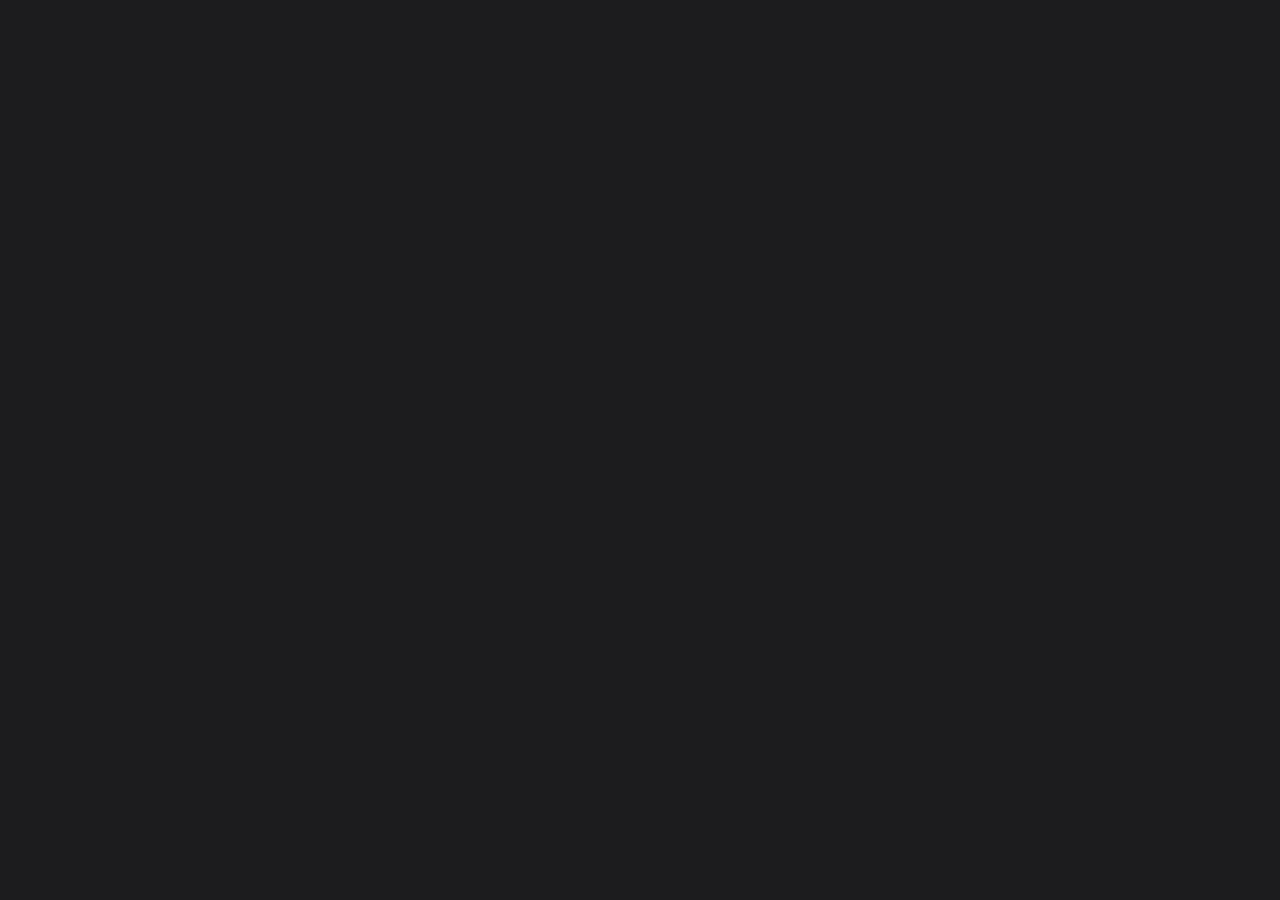
==== index-test.html @ bed8738f "modular" ====
<!DOCTYPE html>
<html lang="en">
<head>
    <!-- link styles.css voor de head sectie -->
    <link rel="stylesheet" href="styles.css">
    <title>Jelle Stoffels</title>
</head>
<body>

<!-- Inlude header section -->
<div w3-include-html="header.html"></div>

<!-- Portfolio grid -->
<div class="portfolio-grid">
    <!-- Portfolio items will be added here by JavaScript -->
</div>

<!-- Include footer section -->
<div w3-include-html="footer.html"></div>

<!-- Script to include HTML -->
<script src="w3.js"></script>

</body>
</html>
---- styles.css ----
:root {
    --background-color: #1c1c1e;
    --text-color: #e6e6e6;
    --accent-color: rgb(147, 189, 164);
    --header-background-color: #2c2c2e;
    --footer-background-color: #2c2c2e;
}
body {
    font-family: -apple-system, BlinkMacSystemFont, "Segoe UI", Roboto, Oxygen-Sans, Ubuntu, Cantarell, "Helvetica Neue", sans-serif;
    color: var(--text-color);
    background-color: var(--background-color);
    margin: 0;
    padding: 0;
    text-align: center;
    transition: background-color 0.3s ease;
}
header {
    background-color: var(--header-background-color);
    padding: 20px 0;
    transition: background-color 0.3s ease;
}
.profile-pic {
    width: 120px;
    height: 120px;
    border-radius: 50%;
    margin: auto;
    background-image: url('https://jellestoffels.github.io/images/jelle-stoffels-profile.jpg');
    background-size: cover;
    box-shadow: 0 4px 8px rgba(0,0,0,0.5);
}
h1 {
    margin: 14px 0;
    font-size: 28px;
    font-weight: bold;
    letter-spacing: 2px;
}
.description {
    padding: 0 24px 24px;
    font-size: 14px;
    opacity: 0.8;
}
.portfolio-grid {
    display: grid;
    grid-template-columns: repeat(3, 1fr);
    gap: 20px;
    padding: 20px;
}
.portfolio-item img {
    width: 100%;
    height: auto;
    display: block;
    border-radius: 8px;
    transition: transform 0.3s ease;
}
.portfolio-item:hover img {
    transform: scale(1.05);
}
footer {
    margin-top: 20px;
    padding: 20px;
    background-color: var(--footer-background-color);
    transition: background-color 0.3s ease;
}
a {
    margin-top: 20px;
    padding: 20px;
    background-color: var(--footer-background-color);
    transition: background-color 0.3s ease;
    color: var(--accent-color);
    text-decoration: none;
}

a:hover {
    color: #fff;
}

a:visited {
    color: var(--accent-color);
}
.social-links a {
    margin: 0 24px;
    text-decoration: none;
    color: var(--accent-color);
    transition: color 0.3s ease;
}
.social-links a:hover {
    color: #fff;
}

/* again? */

:root {
    --background-color: #1c1c1e;
    --text-color: #e6e6e6;
    --accent-color: rgb(147, 189, 164);
    --header-background-color: #2c2c2e;
    --footer-background-color: #2c2c2e;
}
body {
    font-family: -apple-system, BlinkMacSystemFont, "Segoe UI", Roboto, Oxygen-Sans, Ubuntu, Cantarell, "Helvetica Neue", sans-serif;
    color: var(--text-color);
    background-color: var(--background-color);
    margin: 0;
    padding: 0;
    text-align: center;
    transition: background-color 0.3s ease;
}
header {
    background-color: var(--header-background-color);
    padding: 20px 0;
    transition: background-color 0.3s ease;
}
.profile-pic {
    width: 120px;
    height: 120px;
    border-radius: 50%;
    margin: auto;
    background-image: url('https://jellestoffels.github.io/images/jelle-stoffels-profile.jpg');
    background-size: 150% auto;
    background-position: center center;
    background-repeat: no-repeat;
    box-shadow: 0 4px 8px rgba(0,0,0,0.5);
}
h1 {
    margin: 14px 0;
    font-size: 28px;
    font-weight: bold;
    letter-spacing: 2px;
}
.description {
    padding: 0 24px 24px;
    font-size: 14px;
    opacity: 0.8;
}
.portfolio-grid {
    display: grid;
    grid-template-columns: repeat(3, 1fr);
    gap: 20px;
    padding: 20px;
}
.portfolio-item img {
    width: 100%;
    height: auto;
    display: block;
    border-radius: 8px;
    transition: transform 0.3s ease;
}
.portfolio-item:hover img {
    transform: scale(1.05);
}
footer {
    margin-top: 20px;
    padding: 20px;
    background-color: var(--footer-background-color);
    transition: background-color 0.3s ease;
}
.social-links a {
    margin: 0 24px;
    text-decoration: none;
    color: var(--accent-color);
    transition: color 0.3s ease;
}
.social-links a:hover {
    color: #fff;
}
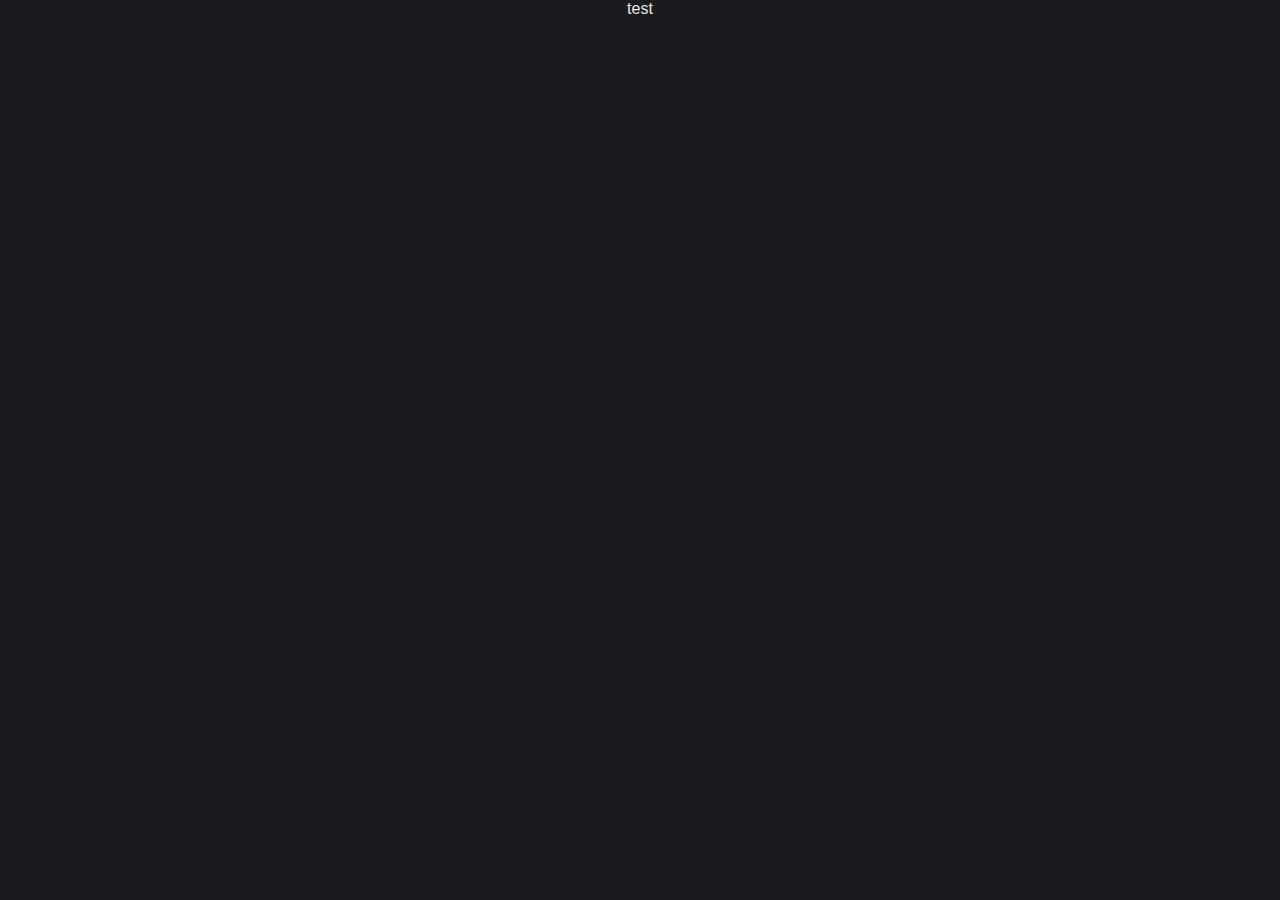
==== commit 6f1c033c: "update" ====
--- a/index-test.html
+++ b/index-test.html
@@ -2,11 +2,12 @@
 <html lang="en">
 <head>
     <!-- link styles.css voor de head sectie -->
+    <script src="https://www.w3schools.com/lib/w3.js"></script>
     <link rel="stylesheet" href="styles.css">
     <title>Jelle Stoffels</title>
 </head>
 <body>
-
+test
 <!-- Inlude header section -->
 <div w3-include-html="header.html"></div>
 
@@ -19,7 +20,9 @@
 <div w3-include-html="footer.html"></div>
 
 <!-- Script to include HTML -->
-<script src="w3.js"></script>
+<script>
+    w3.includeHTML();
+</script>
 
 </body>
 </html>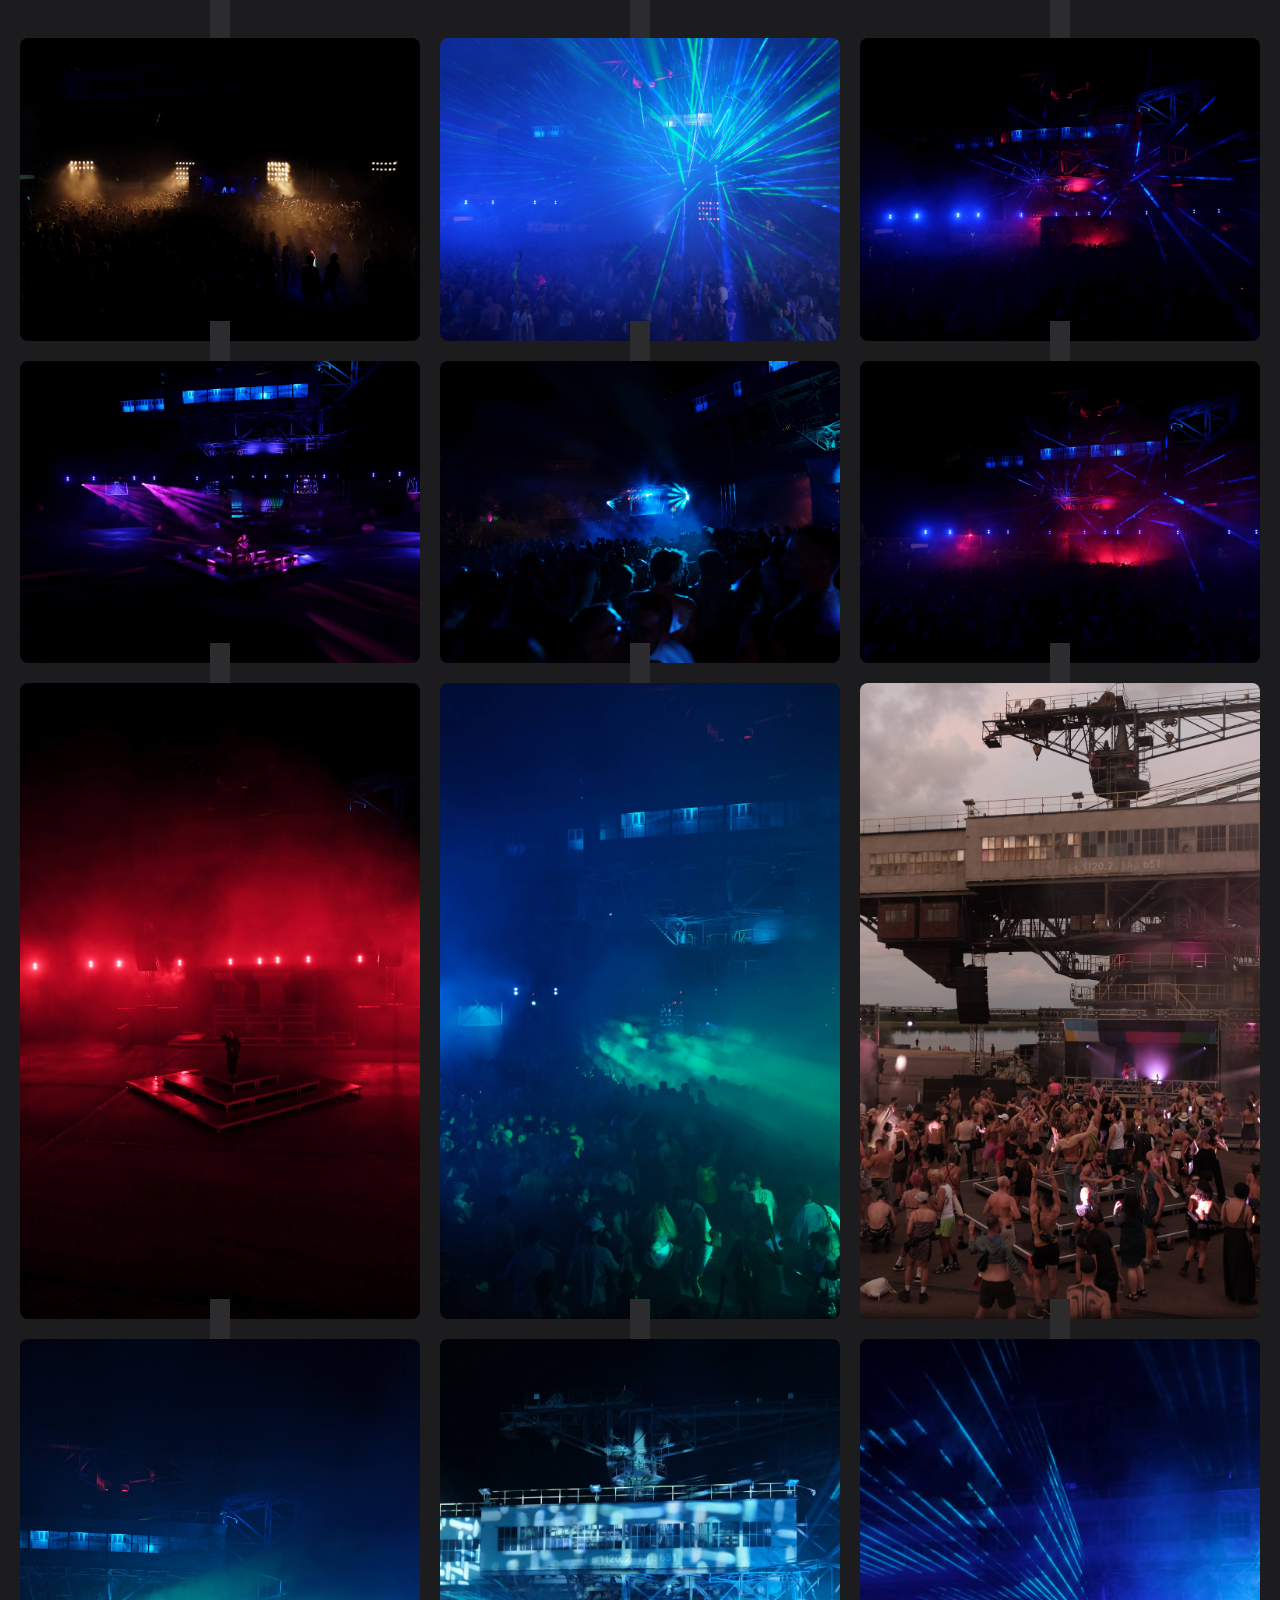
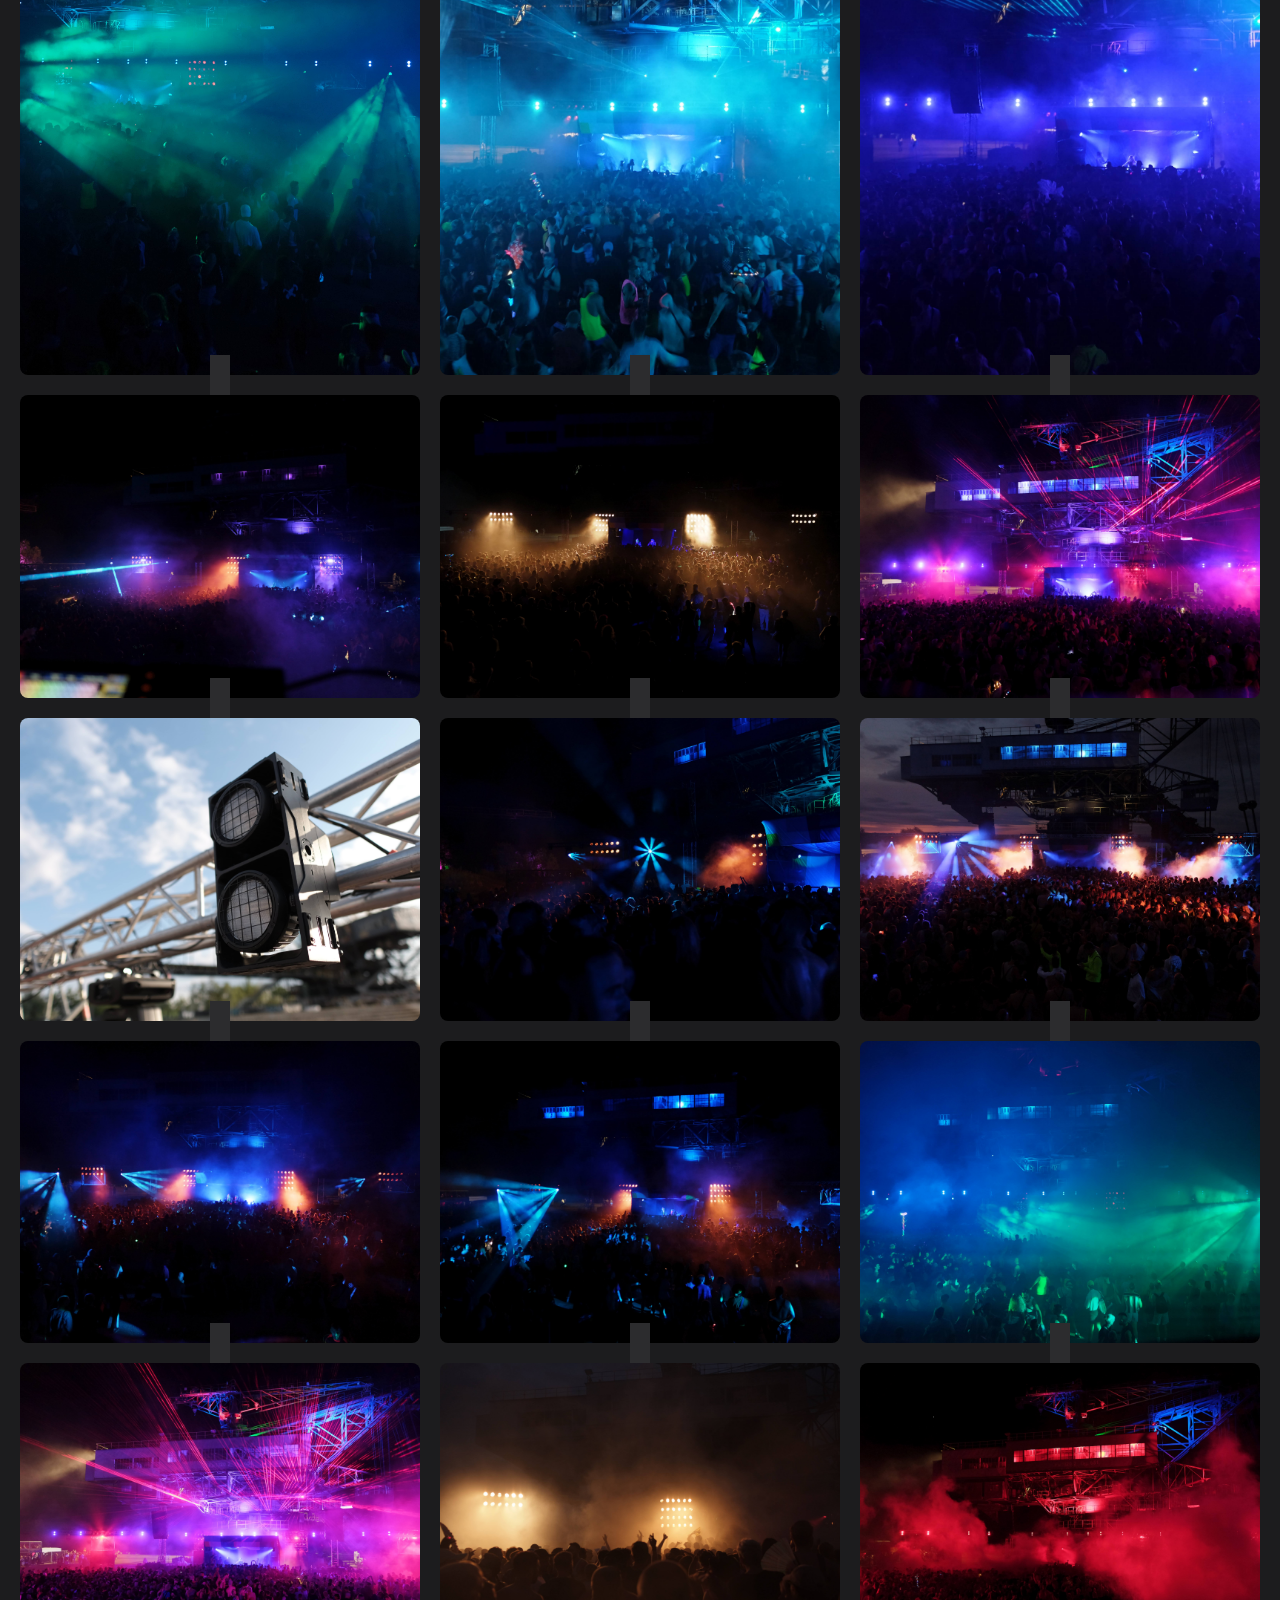
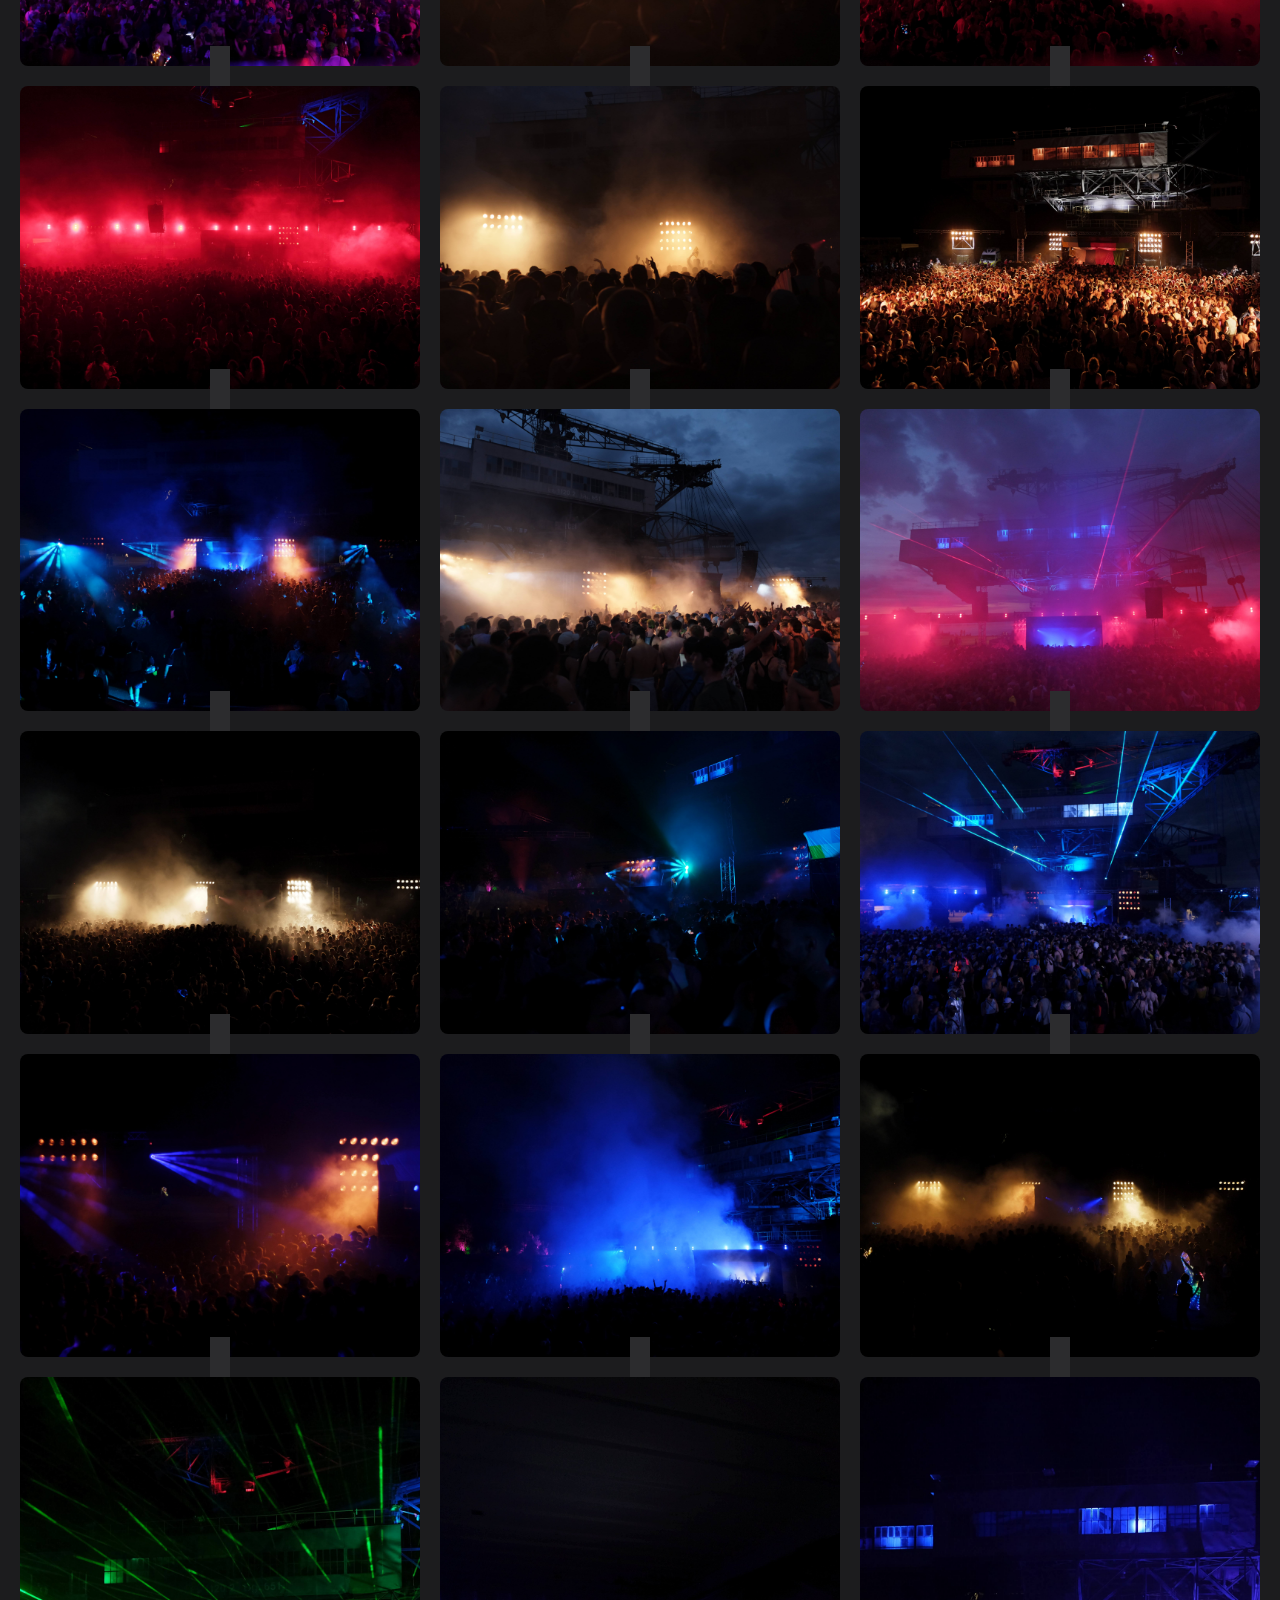
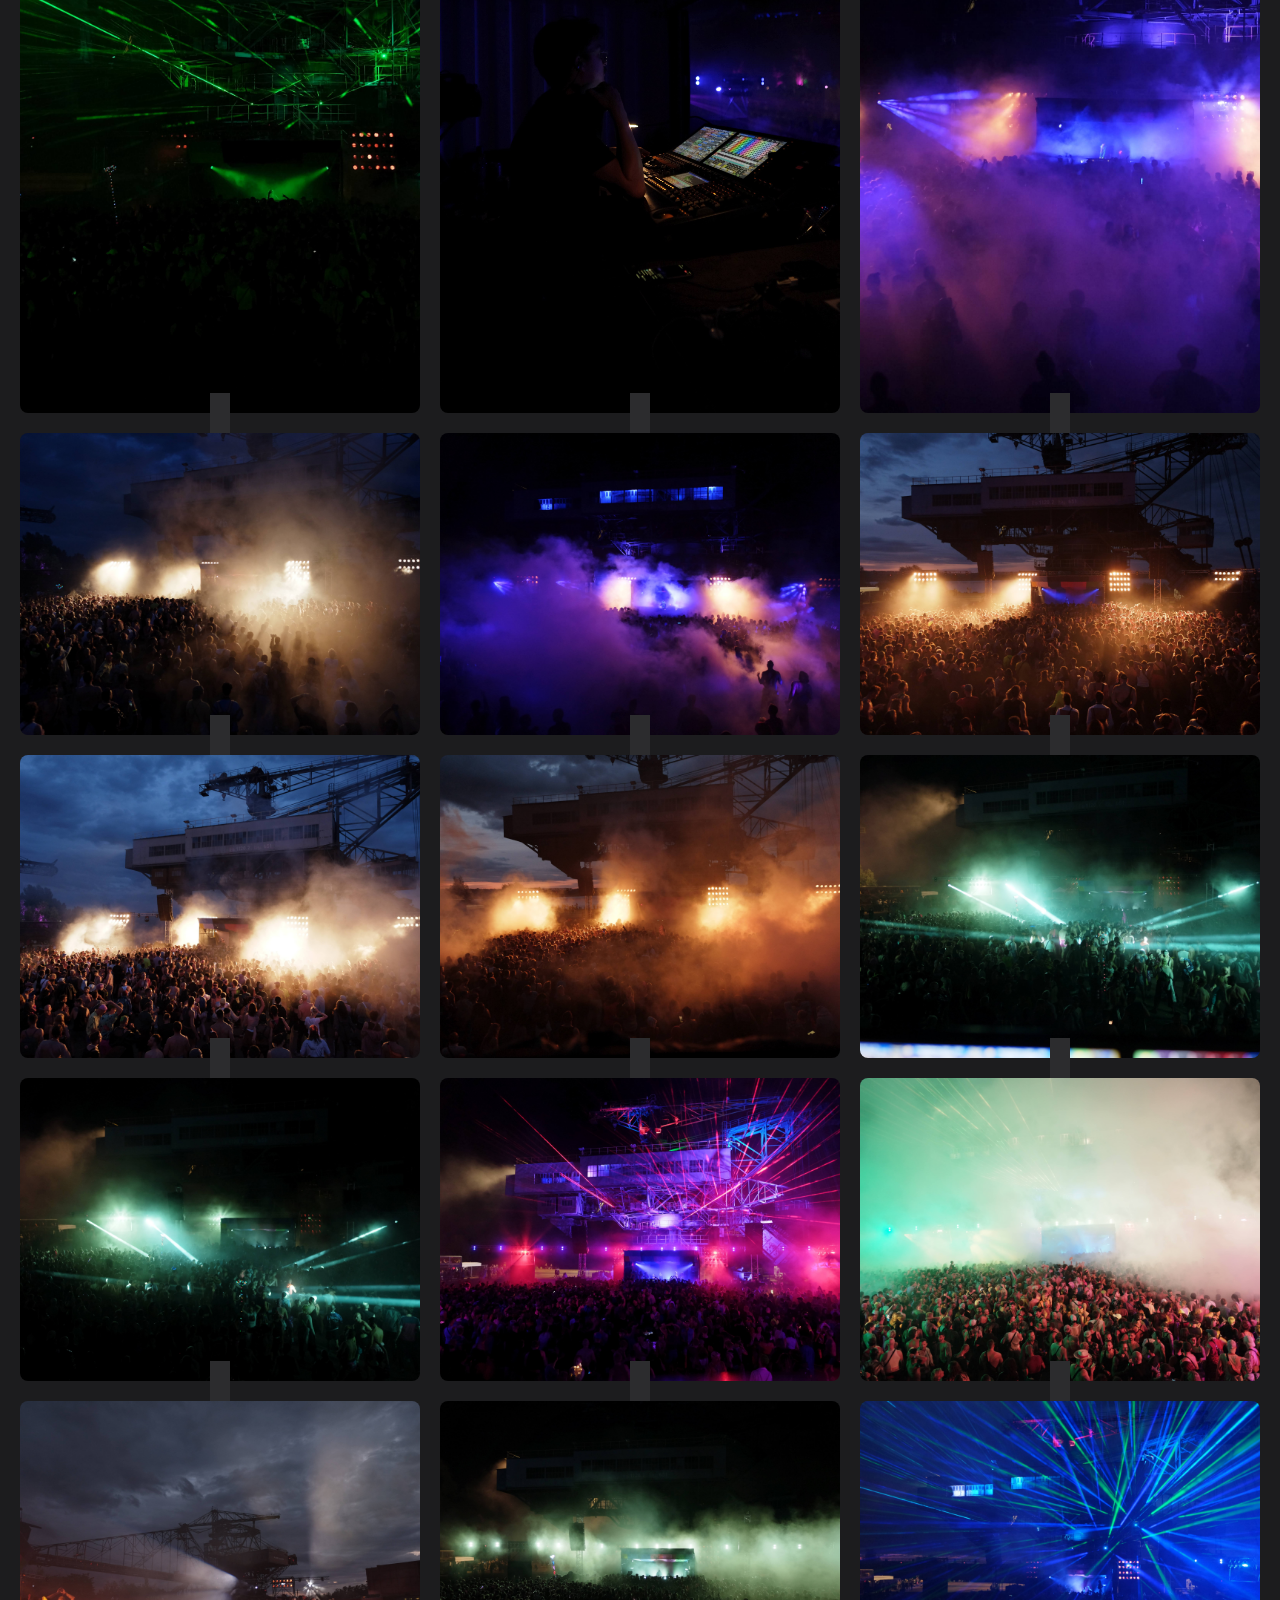
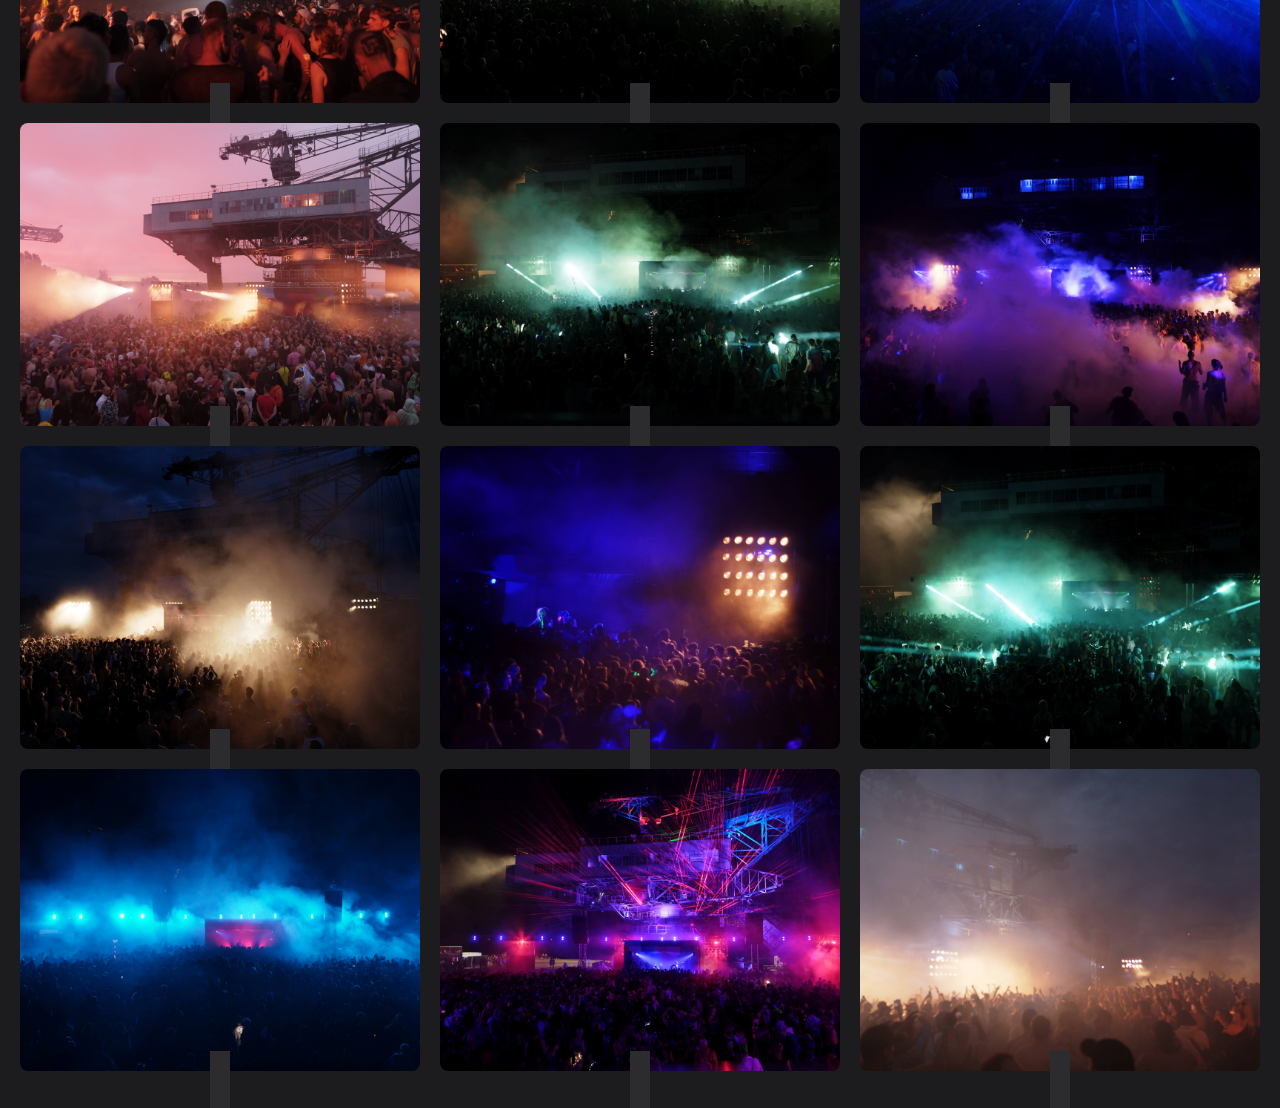
==== commit 53926688: "update" ====
--- a/index-test.html
+++ b/index-test.html
@@ -7,15 +7,16 @@
     <title>Jelle Stoffels</title>
 </head>
 <body>
-test
+
 <!-- Inlude header section -->
 <div w3-include-html="header.html"></div>
 
 <!-- Portfolio grid -->
 <div class="portfolio-grid">
     <!-- Portfolio items will be added here by JavaScript -->
+    <script src="script.js"></script>
+
 </div>
-
 <!-- Include footer section -->
 <div w3-include-html="footer.html"></div>
 
